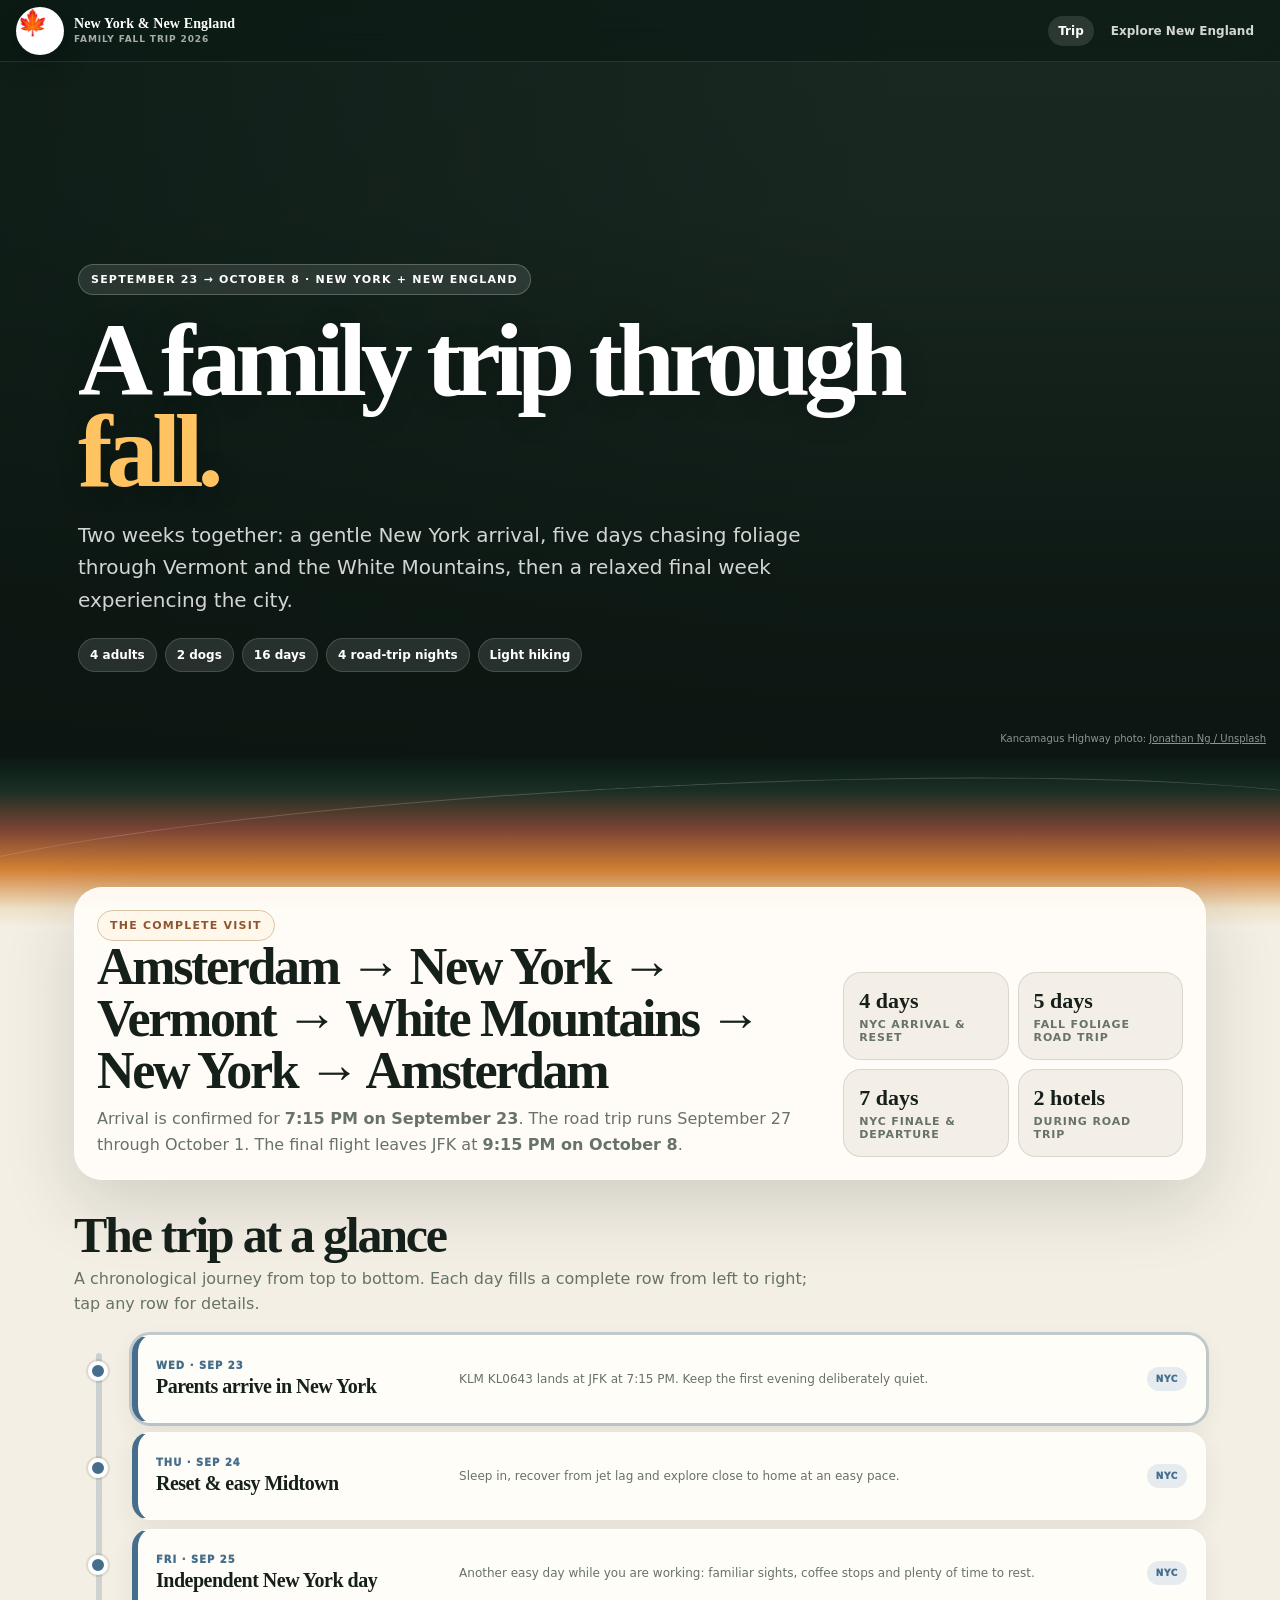
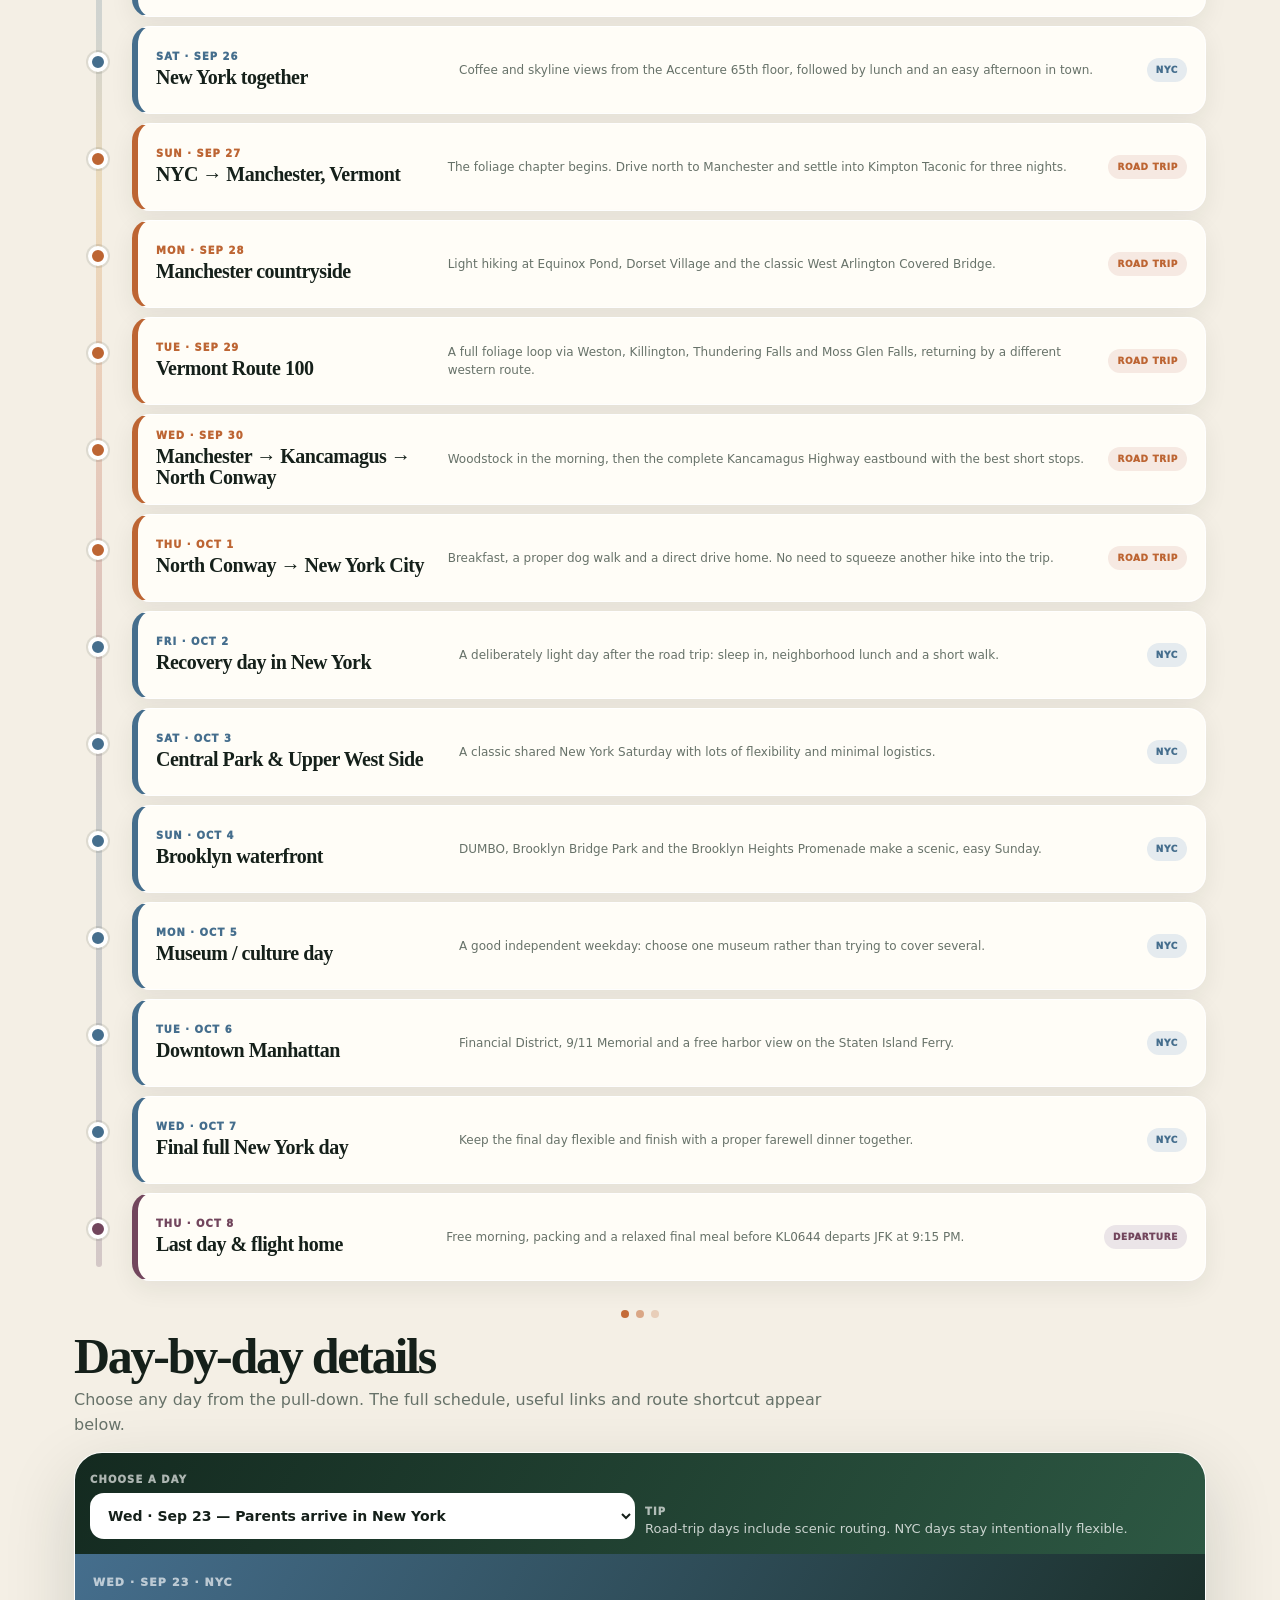
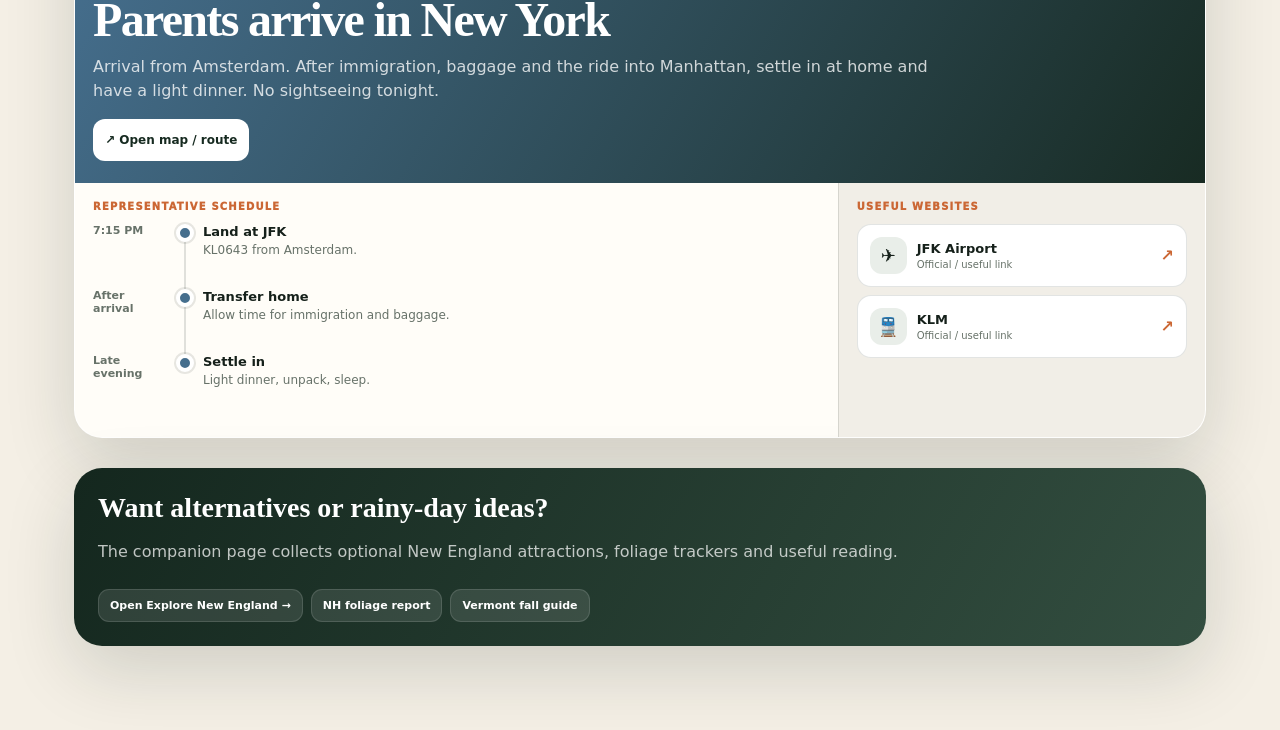
==== index.html @ 624cf7d1 "Publish trip homepage" ====
<!DOCTYPE html><html lang="en"><head><meta charset="utf-8"><meta name="viewport" content="width=device-width,initial-scale=1,viewport-fit=cover"><meta name="theme-color" content="#16241e"><title>Family Fall Trip 2026 · New York & New England</title><meta name="description" content="September 23 to October 8 family trip: New York City, Vermont Route 100, Kancamagus Highway and the White Mountains."><link rel="stylesheet" href="style.css"></head><body><nav class="topbar"><a class="brand" href="index.html"><span class="brandmark"><span style="font-size:25px">🍁</span></span><span class="brand-title"><strong>New York &amp; New England</strong><small>Family Fall Trip 2026</small></span></a><div class="nav"><a class="active" href="index.html">Trip</a><a href="explore.html">Explore New England</a></div></nav><header class="hero"><div class="hero-photo"></div><div class="hero-overlay"></div><div class="hero-inner"><span class="eyebrow">September 23 → October 8 · New York + New England</span><h1>A family trip through <em>fall.</em></h1><p class="hero-copy">Two weeks together: a gentle New York arrival, five days chasing foliage through Vermont and the White Mountains, then a relaxed final week experiencing the city.</p><div class="hero-pills"><span class="hero-pill">4 adults</span><span class="hero-pill">2 dogs</span><span class="hero-pill">16 days</span><span class="hero-pill">4 road-trip nights</span><span class="hero-pill">Light hiking</span></div></div><div class="photo-credit">Kancamagus Highway photo: <a target="_blank" href="https://unsplash.com/photos/a-winding-road-through-a-beautiful-landscape-IViPBFIHrhs">Jonathan Ng / Unsplash</a></div></header><div class="flow"></div><main><section class="intro-card"><div><div class="eyebrow" style="color:#8f5532;border-color:#d9c3a6;background:#fff8ea">The complete visit</div><h2>Amsterdam → New York → Vermont → White Mountains → New York → Amsterdam</h2><p>Arrival is confirmed for <strong>7:15 PM on September 23</strong>. The road trip runs September 27 through October 1. The final flight leaves JFK at <strong>9:15 PM on October 8</strong>.</p></div><div class="trip-arc"><div class="arc"><strong>4 days</strong><span>NYC arrival & reset</span></div><div class="arc"><strong>5 days</strong><span>Fall foliage road trip</span></div><div class="arc"><strong>7 days</strong><span>NYC finale & departure</span></div><div class="arc"><strong>2 hotels</strong><span>During road trip</span></div></div></section><section class="section" id="overview"><div class="sectionhead"><div><h2>The trip at a glance</h2><p>A chronological journey from top to bottom. Each day fills a complete row from left to right; tap any row for details.</p></div></div><div class="timeline-shell"><div class="journey-line"></div><div id="summaryTimeline" class="summary-list"></div></div></section><div class="journey-bridge"><span></span><span></span><span></span></div><section class="section" id="day-detail"><div class="sectionhead"><div><h2>Day-by-day details</h2><p>Choose any day from the pull-down. The full schedule, useful links and route shortcut appear below.</p></div></div><div class="details-shell"><div class="detail-selectbar"><div><label for="daySelect">Choose a day</label><select id="daySelect"></select></div><div><label>Tip</label><div style="font-size:13px;color:rgba(255,255,255,.76);line-height:1.5">Road-trip days include scenic routing. NYC days stay intentionally flexible.</div></div></div><div id="detailContent"></div></div></section><footer class="footer"><h3>Want alternatives or rainy-day ideas?</h3><p>The companion page collects optional New England attractions, foliage trackers and useful reading.</p><a href="explore.html">Open Explore New England →</a><a target="_blank" href="https://www.visitnh.gov/plan-your-trip/fall/foliage-report">NH foliage report</a><a target="_blank" href="https://vermontvacation.com/vermont-seasons/fall/">Vermont fall guide</a></footer></main><script>const D=[
["Wed · Sep 23","Parents arrive in New York","NYC","KLM KL0643 lands at JFK at 7:15 PM. Keep the first evening deliberately quiet.","Arrival from Amsterdam. After immigration, baggage and the ride into Manhattan, settle in at home and have a light dinner. No sightseeing tonight.","https://www.google.com/maps/dir/?api=1&origin=John+F+Kennedy+International+Airport&destination=Midtown+East,+New+York,+NY&travelmode=driving",[["7:15 PM","Land at JFK","KL0643 from Amsterdam."],["After arrival","Transfer home","Allow time for immigration and baggage."],["Late evening","Settle in","Light dinner, unpack, sleep."]],[["✈️","JFK Airport","https://www.jfkairport.com/"],["🚆","KLM","https://www.klm.com/"]]],
["Thu · Sep 24","Reset & easy Midtown","NYC","Sleep in, recover from jet lag and explore close to home at an easy pace.","A deliberately unstructured day. Grand Central, Bryant Park, Fifth Avenue and a short Central Park stroll all work well.","https://www.google.com/maps/search/?api=1&query=Grand+Central+Terminal",[["Morning","Slow start","Breakfast close to home."],["Late morning","Midtown wander","Grand Central / Bryant Park / Fifth Avenue."],["Afternoon","Rest or Central Park","Keep it optional."],["Evening","Dinner near home","Early if jet lag hits."]],[["🏛️","Grand Central","https://www.grandcentralterminal.com/"],["🌳","Central Park","https://www.centralparknyc.org/"]]],
["Fri · Sep 25","Independent New York day","NYC","Another easy day while you are working: familiar sights, coffee stops and plenty of time to rest.","A flexible self-guided loop through Central Park South, Columbus Circle and Fifth Avenue works well.","https://www.google.com/maps/search/?api=1&query=Central+Park+South,+New+York,+NY",[["Morning","Coffee & Fifth Avenue","Easy window-shopping and landmarks."],["Lunch","Choose on the fly","Avoid a reservation."],["Afternoon","Central Park South","Short walk and benches."],["Evening","Together again","Dinner if everyone has energy."]],[["🌳","Central Park","https://www.centralparknyc.org/"],["🗽","NYC Tourism","https://www.nyctourism.com/"]]],
["Sat · Sep 26","New York together","NYC","Coffee and skyline views from the Accenture 65th floor, followed by lunch and an easy afternoon in town.","Make this the first proper shared New York day. Start with office views and coffee, lunch nearby, then choose one easy West Side activity.","https://www.google.com/maps/search/?api=1&query=Hudson+Yards,+New+York,+NY",[["Morning","Accenture skyline views","Coffee and views from the 65th floor."],["12:30 PM","Lunch","Somewhere comfortable in town."],["Afternoon","High Line / West Side","Optional depending on energy."],["Evening","Pack lightly","Prepare for the road trip."]],[["🌿","The High Line","https://www.thehighline.org/"],["🏙️","Hudson Yards","https://www.hudsonyardsnewyork.com/"]]],
["Sun · Sep 27","NYC → Manchester, Vermont","Road trip","The foliage chapter begins. Drive north to Manchester and settle into Kimpton Taconic for three nights.","Leave New York in the morning with two proper dog breaks. Arrive in Manchester around check-in, walk the village and dine at Copper Grouse.","https://www.google.com/maps/dir/?api=1&origin=New+York,+NY&destination=Kimpton+Taconic+Hotel,+Manchester,+VT&travelmode=driving",[["9:00 AM","Leave NYC","Keep the route direct."],["12:30 PM","Lunch + dog break","Albany/Troy area."],["4:00 PM","Kimpton Taconic","Check in for three nights."],["5:00 PM","Manchester Village","Easy arrival walk."],["6:30 PM","Copper Grouse","Relaxed first Vermont dinner."]],[["🏨","Kimpton Taconic","https://www.taconichotel.com/"],["🍽️","Copper Grouse","https://www.coppergrouse.com/"],["🧭","Manchester Vermont","https://www.manchestervermont.com/"]]],
["Mon · Sep 28","Manchester countryside","Road trip","Light hiking at Equinox Pond, Dorset Village and the classic West Arlington Covered Bridge.","This is the easy scenic day: short walks, a village lunch and classic Vermont scenery.","https://www.google.com/maps/dir/?api=1&origin=Kimpton+Taconic+Hotel,+Manchester,+VT&destination=Kimpton+Taconic+Hotel,+Manchester,+VT&travelmode=driving&waypoints=Equinox+Preserve+Red+Gate+Trailhead,+Manchester,+VT%7CDorset+Village,+VT%7CWest+Arlington+Covered+Bridge,+VT",[["8:30 AM","Breakfast","Unhurried start."],["10:00 AM","Equinox Pond","0.75-mile easy loop."],["12:15 PM","Lunch","Manchester or Dorset."],["1:30 PM","Dorset Village","Village green and shops."],["3:30 PM","West Arlington","Covered bridge and dog break."],["6:30 PM","Dinner","Dorset Inn or Manchester."]],[["🥾","Equinox Preserve","https://www.equinoxpreservationtrust.org/trail-descriptions/"],["🌉","Vermont Covered Bridges","https://vermontvacation.com/things-to-do/trip-ideas-itineraries/covered-bridges/"],["🍷","The Dorset Inn","https://www.innsofdorset.com/dorset-tavern-restaurant"]]],
["Tue · Sep 29","Vermont Route 100","Road trip","A full foliage loop via Weston, Killington, Thundering Falls and Moss Glen Falls, returning by a different western route.","This is the signature Vermont driving day. Drive north on Route 100 through villages and mountain valleys, then return via Middlebury/US-7.","https://www.google.com/maps/dir/?api=1&origin=Kimpton+Taconic+Hotel,+Manchester,+VT&destination=Kimpton+Taconic+Hotel,+Manchester,+VT&travelmode=driving&waypoints=Weston,+VT%7CLudlow,+VT%7CKillington,+VT%7CThundering+Falls+Trailhead,+VT%7CRochester,+VT%7CMoss+Glen+Falls,+Granville,+VT%7CMiddlebury,+VT",[["8:00 AM","Leave Manchester","Join Route 100 via VT-11."],["9:00 AM","Weston","Coffee and village walk."],["11:30 AM","Killington","Lunch."],["12:45 PM","Thundering Falls","Easy boardwalk walk."],["3:00 PM","Moss Glen Falls","Short waterfall stop."],["4:00 PM","Turn west","Return via Middlebury."],["7:00 PM","Manchester","Easy dinner near the hotel."]],[["🍁","Vermont Scenic Byways","https://vermontvacation.com/things-to-do/trip-ideas-itineraries/scenic-drives/vermont-byways/"],["🥾","Thundering Falls","https://appalachiantrail.org/hikes/thundering-falls/"],["🍔","Lookout Tavern","https://www.lookoutvt.com/"]]],
["Wed · Sep 30","Manchester → Kancamagus → North Conway","Road trip","Woodstock in the morning, then the complete Kancamagus Highway eastbound with the best short stops.","Check out early, stop briefly in Woodstock, refuel and lunch in Lincoln, then cross the Kancamagus without backtracking before Hotel Indigo North Conway.","https://www.google.com/maps/dir/?api=1&origin=Kimpton+Taconic+Hotel,+Manchester,+VT&destination=Hotel+Indigo+North+Conway,+NH&travelmode=driving&waypoints=Woodstock,+VT%7CLincoln,+NH%7CPemigewasset+Overlook,+NH%7CSabbaday+Falls,+NH%7CRocky+Gorge+Scenic+Area,+NH%7CAlbany+Covered+Bridge,+NH",[["7:30 AM","Leave Manchester","Early start."],["9:00 AM","Woodstock","Coffee and short village walk."],["11:30 AM","Lincoln","Lunch, fuel and water."],["12:30 PM","Kancamagus","Begin NH-112 eastbound."],["1:45 PM","Sabbaday Falls","Main short hike."],["3:00 PM","Rocky Gorge","Easy gorge viewpoint."],["4:00 PM","Albany Bridge","Last scenic stop."],["4:00–5:00 PM","Hotel Indigo","Check in."],["Evening","North Conway","Dinner in town."]],[["🏘️","Woodstock","https://www.woodstockvt.com/"],["🍁","Kancamagus Highway","https://www.visitwhitemountains.com/things-to-do/scenic-drives/kancamagus-highway/"],["🥾","Sabbaday Falls","https://www.fs.usda.gov/r09/whitemountain/recreation/sabbaday-falls-observation-site"],["🏨","Hotel Indigo North Conway","https://www.ihg.com/hotelindigo/hotels/us/en/north-conway/pwmnc/hoteldetail"]]],
["Thu · Oct 1","North Conway → New York City","Road trip","Breakfast, a proper dog walk and a direct drive home. No need to squeeze another hike into the trip.","Enjoy a relaxed hotel breakfast, walk the dogs and leave North Conway in the morning. Let live traffic determine breaks.","https://www.google.com/maps/dir/?api=1&origin=Hotel+Indigo+North+Conway,+NH&destination=New+York,+NY&travelmode=driving",[["8:00 AM","Breakfast","At the hotel."],["8:30 AM","Dog walk","Before loading the car."],["9:15 AM","Leave North Conway","Direct route south."],["Midday","Lunch + dog break","Choose based on traffic."],["Late afternoon","Back in NYC","Unpack and take it easy."]],[["🏨","Hotel Indigo North Conway","https://www.ihg.com/hotelindigo/hotels/us/en/north-conway/pwmnc/hoteldetail"],["🍁","NH Foliage Report","https://www.visitnh.gov/plan-your-trip/fall/foliage-report"]]],
["Fri · Oct 2","Recovery day in New York","NYC","A deliberately light day after the road trip: sleep in, neighborhood lunch and a short walk.","Keep today mostly free. A local lunch and easy East River, Sutton Place or Midtown East stroll is enough.","https://www.google.com/maps/search/?api=1&query=Midtown+East,+New+York,+NY",[["Morning","Sleep in","No plans."],["Lunch","Close to home","Keep travel minimal."],["Afternoon","Easy local walk","Weather-led."],["Evening","Flexible dinner","Together if convenient."]],[["🗽","NYC Tourism","https://www.nyctourism.com/"]]],
["Sat · Oct 3","Central Park & Upper West Side","NYC","A classic shared New York Saturday with lots of flexibility and minimal logistics.","Start around Central Park, walk only as much as everyone wants, then have lunch on the Upper West Side.","https://www.google.com/maps/search/?api=1&query=Central+Park,+New+York,+NY",[["10:00 AM","Central Park","Enter from south or east."],["12:30 PM","Lunch","Upper West Side."],["Afternoon","Choose one","Park, Lincoln Center or café."],["Evening","Dinner together","Reserve only if desired."]],[["🌳","Central Park","https://www.centralparknyc.org/"],["🎭","Lincoln Center","https://www.lincolncenter.org/"]]],
["Sun · Oct 4","Brooklyn waterfront","NYC","DUMBO, Brooklyn Bridge Park and the Brooklyn Heights Promenade make a scenic, easy Sunday.","Take the subway or ferry to Brooklyn, explore DUMBO, walk the waterfront and finish at the Brooklyn Heights Promenade.","https://www.google.com/maps/search/?api=1&query=DUMBO,+Brooklyn,+NY",[["10:30 AM","DUMBO","Coffee and waterfront views."],["12:30 PM","Lunch","DUMBO / Brooklyn Heights."],["Afternoon","Bridge Park + Promenade","Walk at an easy pace."],["Late afternoon","Ferry or subway home","Choose the easiest option."]],[["🌉","Brooklyn Bridge Park","https://www.brooklynbridgepark.org/"],["⛴️","NYC Ferry","https://www.ferry.nyc/"]]],
["Mon · Oct 5","Museum / culture day","NYC","A good independent weekday: choose one museum rather than trying to cover several.","MoMA is the easiest Midtown choice. If they prefer a longer museum day, the Met plus a short Central Park walk is the alternative.","https://www.google.com/maps/search/?api=1&query=Museum+of+Modern+Art,+New+York,+NY",[["Late morning","Choose one museum","MoMA or the Met."],["Lunch","Museum neighborhood","No need to cross town."],["Afternoon","Continue or head home","Energy-led."],["Evening","Flexible","Dinner nearby."]],[["🖼️","MoMA","https://www.moma.org/"],["🏛️","The Met","https://www.metmuseum.org/"]]],
["Tue · Oct 6","Downtown Manhattan","NYC","Financial District, 9/11 Memorial and a free harbor view on the Staten Island Ferry.","Take the subway downtown, see the 9/11 Memorial and Wall Street area, then use the Staten Island Ferry for skyline views.","https://www.google.com/maps/search/?api=1&query=9%2F11+Memorial,+New+York,+NY",[["10:30 AM","9/11 Memorial","Allow an hour outside."],["12:00 PM","Financial District","Wall Street / lunch."],["2:00 PM","Staten Island Ferry","Ride out and back."],["Afternoon","Seaport optional","Only if energy remains."]],[["🕊️","9/11 Memorial","https://www.911memorial.org/"],["⛴️","Staten Island Ferry","https://www.nyc.gov/html/dot/html/ferrybus/staten-island-ferry.shtml"]]],
["Wed · Oct 7","Final full New York day","NYC","Keep the final day flexible and finish with a proper farewell dinner together.","A good low-effort option is the Roosevelt Island Tram and waterfront, followed by a relaxed afternoon and farewell dinner.","https://www.google.com/maps/search/?api=1&query=Roosevelt+Island+Tramway,+New+York,+NY",[["Late morning","Roosevelt Island Tram","Short scenic ride and waterfront walk."],["Lunch","Midtown East","Easy return."],["Afternoon","Free time","Shopping, packing or rest."],["Evening","Farewell dinner","The final shared meal."]],[["🚡","Roosevelt Island Tram","https://rioc.ny.gov/302/Tram"],["🗽","NYC Tourism","https://www.nyctourism.com/"]]],
["Thu · Oct 8","Last day & flight home","Departure","Free morning, packing and a relaxed final meal before KL0644 departs JFK at 9:15 PM.","Do not schedule a major attraction. Have a slow morning, lunch close to home and leave a large airport buffer.","https://www.google.com/maps/dir/?api=1&origin=Midtown+East,+New+York,+NY&destination=John+F+Kennedy+International+Airport&travelmode=driving",[["Morning","Free time","Packing and one last walk."],["Lunch","Close to home","Keep the afternoon calm."],["Late afternoon","Leave for JFK","Build in a generous traffic buffer."],["9:15 PM","KL0644","JFK → Amsterdam."]],[["✈️","JFK Airport","https://www.jfkairport.com/"],["🚆","KLM","https://www.klm.com/"]]]];const C={NYC:'#456e8d','Road trip':'#bd6533',Departure:'#72465d'},S=document.getElementById('summaryTimeline'),sel=document.getElementById('daySelect'),detail=document.getElementById('detailContent');D.forEach((d,i)=>{let c=C[d[2]]||'#6a5975';S.insertAdjacentHTML('beforeend',`<div class="day-summary" style="--c:${c}"><div class="summary-dot"></div><button class="summary-card" data-i="${i}" style="text-align:left;--c:${c}"><div class="summary-top"><div><div class="summary-date">${d[0]}</div><div class="summary-title">${d[1]}</div></div><span class="phase">${d[2]}</span></div><p>${d[3]}</p></button></div>`);sel.add(new Option(`${d[0]} — ${d[1]}`,i))});function render(i,scroll=false){let d=D[i],c=C[d[2]]||'#6a5975';sel.value=i;let sch=d[6].map(x=>`<div class="whenrow"><div class="time">${x[0]}</div><div class="track"><div class="tdot"></div></div><div class="whenbody"><strong>${x[1]}</strong><span>${x[2]}</span></div></div>`).join(''),links=d[7].map(x=>`<a class="plink" target="_blank" href="${x[2]}"><span class="plink-left"><span class="pico">${x[0]}</span><span><strong>${x[1]}</strong><small>Official / useful link</small></span></span><span class="arrow">↗</span></a>`).join('');detail.innerHTML=`<div class="detail-hero" style="--detail:${c}"><div class="detail-date">${d[0]} · ${d[2]}</div><h3>${d[1]}</h3><p>${d[4]}</p><div class="detail-buttons"><a class="btn" target="_blank" href="${d[5]}">↗ Open map / route</a></div></div><div class="detail-grid" style="--detail:${c}"><div class="detail-main"><div class="micro">Representative schedule</div><div class="when">${sch}</div></div><aside class="detail-side"><div class="micro">Useful websites</div><div class="linklist">${links}</div></aside></div>`;document.querySelectorAll('.summary-card').forEach((b,j)=>b.setAttribute('aria-current',j===i?'true':'false'));if(scroll)document.getElementById('day-detail').scrollIntoView({behavior:'smooth'})}sel.onchange=e=>render(+e.target.value);document.querySelectorAll('.summary-card').forEach(b=>b.onclick=()=>render(+b.dataset.i,true));render(0)</script></body></html>
---- style.css ----
:root{--ink:#15201a;--pine:#162a20;--pine2:#284b39;--cream:#f6f0e5;--paper:#fffdf8;--muted:#677269;--blue:#456e8d;--gold:#d89a32;--orange:#cb6734;--red:#a64238;--wine:#713540;--purple:#65546f;--line:rgba(21,32,26,.12);--shadow:0 24px 70px rgba(20,37,29,.16)}*{box-sizing:border-box}html{scroll-behavior:smooth}body{margin:0;color:var(--ink);background:#f4efe5;font-family:Inter,ui-sans-serif,system-ui,-apple-system,BlinkMacSystemFont,"Segoe UI",sans-serif}a{color:inherit}button,select{font:inherit}.topbar{position:fixed;z-index:5000;top:0;left:0;right:0;height:62px;padding:8px 16px;display:flex;align-items:center;justify-content:space-between;color:white;background:rgba(12,26,20,.70);backdrop-filter:blur(18px);border-bottom:1px solid rgba(255,255,255,.11)}.brand{display:flex;align-items:center;gap:10px;text-decoration:none;font-weight:900}.brandmark{width:48px;height:48px;border-radius:50%;display:block;overflow:hidden;flex:0 0 48px;background:white;border:1px solid rgba(255,255,255,.30);box-shadow:0 10px 28px rgba(0,0,0,.28)}.brandmark img{display:block;width:100%;height:100%;object-fit:cover;object-position:center}.brand-title{display:flex;flex-direction:column;line-height:1.05}.brand-title strong{font-family:Georgia,"Times New Roman",serif;font-size:14px;letter-spacing:.01em}.brand-title small{margin-top:3px;color:rgba(255,255,255,.64);font-size:9px;font-weight:850;letter-spacing:.10em;text-transform:uppercase}.nav{display:flex;gap:7px}.nav a{padding:8px 10px;border-radius:999px;text-decoration:none;font-size:12px;font-weight:850;color:rgba(255,255,255,.82)}.nav a:hover,.nav a.active{background:rgba(255,255,255,.12);color:white}.hero{position:relative;min-height:760px;display:flex;align-items:flex-end;overflow:hidden;color:white;background:#1b2b23}.hero-photo{position:absolute;inset:0;background-image:url('https://images.unsplash.com/photo-1665449040443-48e81f8655bc?auto=format&fit=crop&fm=jpg&ixid=M3wxMjA3fDB8MHxwaG90by1wYWdlfHx8fGVufDB8fHx8fA%3D%3D&ixlib=rb-4.1.0&q=60&w=3000');background-size:cover;background-position:center 48%;background-repeat:no-repeat}.hero-overlay{position:absolute;inset:0;background:linear-gradient(180deg,rgba(11,21,17,.12) 0%,rgba(11,21,17,.20) 28%,rgba(11,21,17,.78) 75%,rgba(11,21,17,.97) 100%),linear-gradient(100deg,rgba(12,27,21,.72),transparent 65%)}.hero-inner{position:relative;z-index:2;width:min(1180px,100%);margin:0 auto;padding:118px 18px 88px}.eyebrow{display:inline-flex;gap:8px;align-items:center;padding:8px 12px;border-radius:999px;background:rgba(255,255,255,.11);border:1px solid rgba(255,255,255,.22);backdrop-filter:blur(10px);font-size:11px;text-transform:uppercase;letter-spacing:.11em;font-weight:900}.hero h1{margin:19px 0 0;max-width:900px;font:700 clamp(54px,12vw,104px)/.88 Georgia,"Times New Roman",serif;letter-spacing:-.06em;text-shadow:0 3px 24px rgba(0,0,0,.25)}.hero h1 em{font-style:normal;color:#ffc461}.hero-copy{max-width:760px;margin:22px 0 0;font-size:clamp(16px,4vw,20px);line-height:1.62;color:rgba(255,255,255,.82)}.hero-pills{display:flex;flex-wrap:wrap;gap:8px;margin-top:22px}.hero-pill{padding:9px 11px;border-radius:999px;background:rgba(255,255,255,.11);border:1px solid rgba(255,255,255,.15);font-size:12px;font-weight:850}.photo-credit{position:absolute;z-index:3;right:14px;bottom:16px;color:rgba(255,255,255,.54);font-size:10px}.photo-credit a{color:inherit}.flow{height:170px;margin-top:-1px;background:linear-gradient(180deg,#0c1a14 0%,#182e24 18%,#7c4534 42%,#d38135 65%,#eee1c8 88%,#f6f0e5 100%);position:relative;overflow:hidden}.flow:after{content:"";position:absolute;left:-10%;right:-10%;top:28px;height:160px;border-radius:50%;border-top:1px solid rgba(255,255,255,.18);transform:rotate(-3deg)}main{max-width:1180px;margin:-42px auto 0;padding:0 14px 84px;position:relative;z-index:3}.intro-card{padding:22px;border-radius:28px;background:rgba(255,253,248,.94);border:1px solid rgba(255,255,255,.85);box-shadow:var(--shadow);display:grid;grid-template-columns:1fr;gap:18px}.intro-card h2{margin:0;font:700 clamp(33px,7vw,52px)/1 Georgia,serif;letter-spacing:-.045em}.intro-card p{margin:9px 0 0;color:var(--muted);line-height:1.6}.trip-arc{display:grid;grid-template-columns:repeat(2,1fr);gap:9px}.arc{padding:15px;border-radius:18px;background:#f3efe6;border:1px solid var(--line)}.arc strong{display:block;font-size:22px;font-family:Georgia,serif}.arc span{display:block;margin-top:4px;font-size:11px;text-transform:uppercase;letter-spacing:.08em;color:var(--muted);font-weight:900}.section{margin-top:30px}#overview{margin-bottom:0}#day-detail{margin-top:0}.sectionhead{display:flex;justify-content:space-between;align-items:end;gap:16px;margin-bottom:14px}.sectionhead h2{margin:0;font:700 clamp(34px,7vw,50px)/1 Georgia,serif;letter-spacing:-.045em}.sectionhead p{margin:7px 0 0;color:var(--muted);line-height:1.55;max-width:760px}.timeline-shell{position:relative;width:100%;padding:4px 0 8px}.summary-list{display:grid;grid-template-columns:1fr;gap:9px;width:100%}.journey-line{position:absolute;left:22px;top:22px;bottom:22px;width:6px;border-radius:999px;background:linear-gradient(180deg,#456e8d 0%,#5e7c8d 18%,#d49a36 29%,#cb6734 42%,#a64238 53%,#6f3744 61%,#536d86 72%,#5f5f7d 91%,#6d4a66 100%);opacity:.24}.day-summary{position:relative;display:grid;grid-template-columns:48px minmax(0,1fr);gap:10px;width:100%;margin:0}.summary-dot{position:relative;z-index:3;width:20px;height:20px;margin:26px auto 0;border-radius:50%;background:var(--c);border:4px solid #fff;box-shadow:0 0 0 2px rgba(21,32,26,.10)}.summary-card{position:relative;display:grid;grid-template-columns:minmax(175px,.95fr) minmax(320px,2.25fr) auto;grid-template-areas:"identity desc phase";gap:22px;align-items:center;width:100%;min-height:88px;padding:15px 18px;border-radius:18px;background:rgba(255,253,248,.96);border:1px solid rgba(255,255,255,.90);border-left:6px solid var(--c);box-shadow:0 8px 24px rgba(24,42,33,.07);transition:.18s ease;cursor:pointer;color:inherit}.summary-card:hover{transform:translateX(3px);box-shadow:0 12px 28px rgba(24,42,33,.11)}.summary-card[aria-current="true"]{outline:3px solid color-mix(in srgb,var(--c) 28%,transparent)}.summary-top{display:contents}.summary-top>div{grid-area:identity;min-width:0}.summary-date{padding:0;min-height:0;font-size:10px;text-transform:uppercase;letter-spacing:.10em;font-weight:950;color:var(--c)}.summary-title{margin:5px 0 0;font:700 20px/1.08 Georgia,serif;letter-spacing:-.025em}.summary-card>p{grid-area:desc;margin:0;color:var(--muted);font-size:12px;line-height:1.5}.phase{grid-area:phase;justify-self:end;display:inline-flex;margin:0;padding:7px 9px;border-radius:999px;background:color-mix(in srgb,var(--c) 14%,white);color:var(--c);font-size:9px;font-weight:950;text-transform:uppercase;letter-spacing:.07em}.journey-bridge{height:54px;margin:-2px 0 -10px;display:flex;align-items:center;justify-content:center;gap:7px}.journey-bridge span{width:8px;height:8px;border-radius:50%;background:#c46b38}.journey-bridge span:nth-child(2){opacity:.55}.journey-bridge span:nth-child(3){opacity:.25}.details-shell{overflow:hidden;border-radius:28px;background:var(--paper);box-shadow:var(--shadow);border:1px solid rgba(255,255,255,.86)}.detail-selectbar{padding:15px;background:linear-gradient(120deg,#142a20,#2d5843);color:white;display:grid;grid-template-columns:1fr;gap:10px}.detail-selectbar label{font-size:10px;text-transform:uppercase;letter-spacing:.11em;font-weight:950;color:rgba(255,255,255,.65)}select{width:100%;margin-top:6px;border:1px solid rgba(255,255,255,.15);border-radius:14px;padding:13px 42px 13px 13px;background:#fff;color:var(--ink);font-size:14px;font-weight:850;outline:none}.detail-hero{padding:22px 18px;color:white;background:linear-gradient(120deg,var(--detail),#182b23)}.detail-date{font-size:11px;text-transform:uppercase;letter-spacing:.1em;font-weight:950;color:rgba(255,255,255,.65)}.detail-hero h3{margin:7px 0 0;font:700 clamp(31px,7vw,48px)/1 Georgia,serif;letter-spacing:-.035em}.detail-hero p{margin:11px 0 0;max-width:850px;line-height:1.55;color:rgba(255,255,255,.78)}.detail-buttons{display:flex;gap:8px;flex-wrap:wrap;margin-top:15px}.btn{display:inline-flex;align-items:center;justify-content:center;gap:7px;min-height:42px;padding:10px 12px;border-radius:12px;background:white;color:var(--pine);text-decoration:none;font-size:12px;font-weight:900;border:0}.detail-grid{display:grid;grid-template-columns:1fr}.detail-main{padding:18px}.detail-side{padding:18px;background:#f1eee7;border-top:1px solid var(--line)}.micro{font-size:10px;text-transform:uppercase;letter-spacing:.12em;font-weight:950;color:var(--orange);margin-bottom:12px}.when{display:grid}.whenrow{display:grid;grid-template-columns:74px 18px 1fr;gap:9px;min-height:65px}.time{font-size:11px;font-weight:900;color:var(--muted)}.track{position:relative}.track:after{content:"";position:absolute;left:8px;top:15px;bottom:-7px;width:2px;background:rgba(21,32,26,.13)}.whenrow:last-child .track:after{display:none}.tdot{position:relative;z-index:1;width:18px;height:18px;border-radius:50%;background:var(--detail);border:4px solid white;box-shadow:0 0 0 2px rgba(21,32,26,.1)}.whenbody{padding-bottom:17px}.whenbody strong{display:block;font-size:13px}.whenbody span{display:block;margin-top:3px;color:var(--muted);font-size:12px;line-height:1.45}.road-context{margin-top:14px;padding:16px;border-radius:17px;background:linear-gradient(135deg,#fff4dc,#f5ead6);border:1px solid rgba(216,154,50,.22)}.road-context .micro{margin-bottom:8px;color:#9b5a24}.road-context h4{margin:0;font:700 20px Georgia,serif}.road-context p{margin:7px 0 0;color:#6b5a49;font-size:12px;line-height:1.52}.road-tags{display:flex;flex-wrap:wrap;gap:7px;margin-top:10px}.road-tag{padding:6px 8px;border-radius:999px;background:rgba(255,255,255,.7);border:1px solid rgba(139,92,47,.12);font-size:10px;font-weight:900;color:#6d4b2d}.linklist{display:grid;gap:8px}.plink{display:flex;align-items:center;justify-content:space-between;gap:10px;padding:12px;border-radius:14px;background:white;border:1px solid var(--line);text-decoration:none}.plink-left{display:flex;align-items:center;gap:10px}.pico{width:37px;height:37px;border-radius:12px;display:grid;place-items:center;background:#e9eee9;font-size:18px}.plink strong{display:block;font-size:13px}.plink small{display:block;margin-top:3px;color:var(--muted);font-size:10px}.arrow{color:var(--orange);font-weight:900}.footer{margin-top:30px;padding:24px;border-radius:28px;background:linear-gradient(120deg,#14271e,#334e40);color:white;box-shadow:var(--shadow)}.footer h3{margin:0;font:700 28px Georgia,serif}.footer p{color:rgba(255,255,255,.73);line-height:1.55}.footer a{display:inline-flex;margin-right:8px;margin-top:8px;padding:9px 11px;border-radius:11px;background:rgba(255,255,255,.11);border:1px solid rgba(255,255,255,.13);text-decoration:none;font-size:11px;font-weight:900}@media(min-width:760px){.hero-inner{padding-left:28px;padding-right:28px}main{padding-left:24px;padding-right:24px}.intro-card{grid-template-columns:1.5fr .7fr;align-items:end}.detail-selectbar{grid-template-columns:1fr 1fr;align-items:end}.detail-grid{grid-template-columns:1.35fr .65fr}.detail-side{border-top:0;border-left:1px solid var(--line)}}@media(max-width:560px){.topbar{height:58px}.brand-title{display:none}.brandmark{width:42px;height:42px;flex-basis:42px}.hero{min-height:700px}.hero-inner{padding-top:105px;padding-bottom:72px}main{margin-top:-30px}}@media(max-width:720px){.day-summary{grid-template-columns:40px minmax(0,1fr);gap:8px}.journey-line{left:17px}.summary-dot{width:18px;height:18px;margin-top:24px}.summary-card{grid-template-columns:1fr auto;grid-template-areas:"identity phase" "desc desc";gap:8px 10px;min-height:0;padding:14px}.summary-title{font-size:19px}.summary-card>p{font-size:12px}}
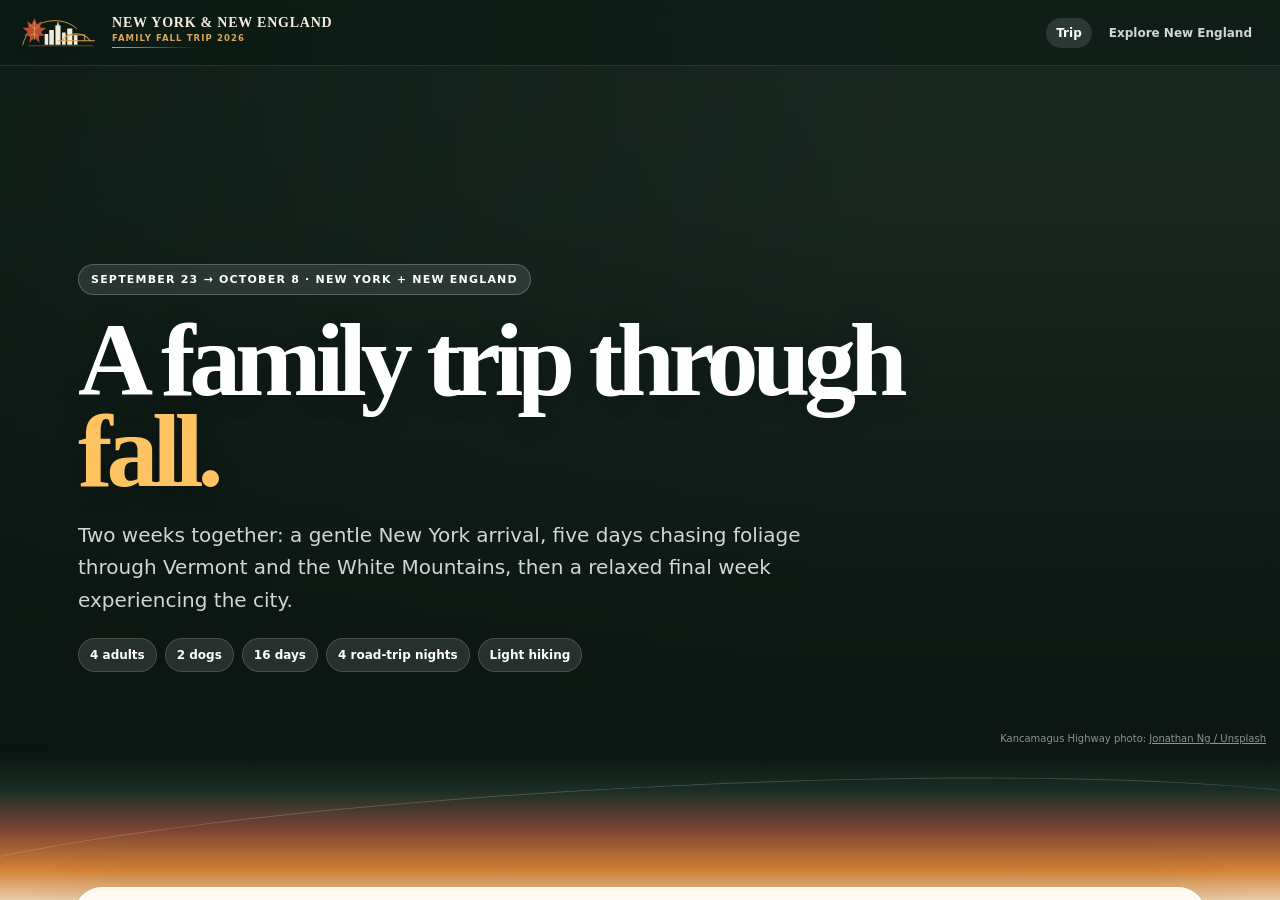
==== commit a7f6b16c: "Explicitly link Chrome favicon on GitHub Pages" ====
--- a/index.html
+++ b/index.html
@@ -1,17 +1 @@
-<!DOCTYPE html><html lang="en"><head><meta charset="utf-8"><meta name="viewport" content="width=device-width,initial-scale=1,viewport-fit=cover"><meta name="theme-color" content="#16241e"><title>Family Fall Trip 2026 · New York & New England</title><meta name="description" content="September 23 to October 8 family trip: New York City, Vermont Route 100, Kancamagus Highway and the White Mountains."><link rel="stylesheet" href="style.css"></head><body><nav class="topbar"><a class="brand" href="index.html"><span class="brandmark"><span style="font-size:25px">🍁</span></span><span class="brand-title"><strong>New York &amp; New England</strong><small>Family Fall Trip 2026</small></span></a><div class="nav"><a class="active" href="index.html">Trip</a><a href="explore.html">Explore New England</a></div></nav><header class="hero"><div class="hero-photo"></div><div class="hero-overlay"></div><div class="hero-inner"><span class="eyebrow">September 23 → October 8 · New York + New England</span><h1>A family trip through <em>fall.</em></h1><p class="hero-copy">Two weeks together: a gentle New York arrival, five days chasing foliage through Vermont and the White Mountains, then a relaxed final week experiencing the city.</p><div class="hero-pills"><span class="hero-pill">4 adults</span><span class="hero-pill">2 dogs</span><span class="hero-pill">16 days</span><span class="hero-pill">4 road-trip nights</span><span class="hero-pill">Light hiking</span></div></div><div class="photo-credit">Kancamagus Highway photo: <a target="_blank" href="https://unsplash.com/photos/a-winding-road-through-a-beautiful-landscape-IViPBFIHrhs">Jonathan Ng / Unsplash</a></div></header><div class="flow"></div><main><section class="intro-card"><div><div class="eyebrow" style="color:#8f5532;border-color:#d9c3a6;background:#fff8ea">The complete visit</div><h2>Amsterdam → New York → Vermont → White Mountains → New York → Amsterdam</h2><p>Arrival is confirmed for <strong>7:15 PM on September 23</strong>. The road trip runs September 27 through October 1. The final flight leaves JFK at <strong>9:15 PM on October 8</strong>.</p></div><div class="trip-arc"><div class="arc"><strong>4 days</strong><span>NYC arrival & reset</span></div><div class="arc"><strong>5 days</strong><span>Fall foliage road trip</span></div><div class="arc"><strong>7 days</strong><span>NYC finale & departure</span></div><div class="arc"><strong>2 hotels</strong><span>During road trip</span></div></div></section><section class="section" id="overview"><div class="sectionhead"><div><h2>The trip at a glance</h2><p>A chronological journey from top to bottom. Each day fills a complete row from left to right; tap any row for details.</p></div></div><div class="timeline-shell"><div class="journey-line"></div><div id="summaryTimeline" class="summary-list"></div></div></section><div class="journey-bridge"><span></span><span></span><span></span></div><section class="section" id="day-detail"><div class="sectionhead"><div><h2>Day-by-day details</h2><p>Choose any day from the pull-down. The full schedule, useful links and route shortcut appear below.</p></div></div><div class="details-shell"><div class="detail-selectbar"><div><label for="daySelect">Choose a day</label><select id="daySelect"></select></div><div><label>Tip</label><div style="font-size:13px;color:rgba(255,255,255,.76);line-height:1.5">Road-trip days include scenic routing. NYC days stay intentionally flexible.</div></div></div><div id="detailContent"></div></div></section><footer class="footer"><h3>Want alternatives or rainy-day ideas?</h3><p>The companion page collects optional New England attractions, foliage trackers and useful reading.</p><a href="explore.html">Open Explore New England →</a><a target="_blank" href="https://www.visitnh.gov/plan-your-trip/fall/foliage-report">NH foliage report</a><a target="_blank" href="https://vermontvacation.com/vermont-seasons/fall/">Vermont fall guide</a></footer></main><script>const D=[
-["Wed · Sep 23","Parents arrive in New York","NYC","KLM KL0643 lands at JFK at 7:15 PM. Keep the first evening deliberately quiet.","Arrival from Amsterdam. After immigration, baggage and the ride into Manhattan, settle in at home and have a light dinner. No sightseeing tonight.","https://www.google.com/maps/dir/?api=1&origin=John+F+Kennedy+International+Airport&destination=Midtown+East,+New+York,+NY&travelmode=driving",[["7:15 PM","Land at JFK","KL0643 from Amsterdam."],["After arrival","Transfer home","Allow time for immigration and baggage."],["Late evening","Settle in","Light dinner, unpack, sleep."]],[["✈️","JFK Airport","https://www.jfkairport.com/"],["🚆","KLM","https://www.klm.com/"]]],
-["Thu · Sep 24","Reset & easy Midtown","NYC","Sleep in, recover from jet lag and explore close to home at an easy pace.","A deliberately unstructured day. Grand Central, Bryant Park, Fifth Avenue and a short Central Park stroll all work well.","https://www.google.com/maps/search/?api=1&query=Grand+Central+Terminal",[["Morning","Slow start","Breakfast close to home."],["Late morning","Midtown wander","Grand Central / Bryant Park / Fifth Avenue."],["Afternoon","Rest or Central Park","Keep it optional."],["Evening","Dinner near home","Early if jet lag hits."]],[["🏛️","Grand Central","https://www.grandcentralterminal.com/"],["🌳","Central Park","https://www.centralparknyc.org/"]]],
-["Fri · Sep 25","Independent New York day","NYC","Another easy day while you are working: familiar sights, coffee stops and plenty of time to rest.","A flexible self-guided loop through Central Park South, Columbus Circle and Fifth Avenue works well.","https://www.google.com/maps/search/?api=1&query=Central+Park+South,+New+York,+NY",[["Morning","Coffee & Fifth Avenue","Easy window-shopping and landmarks."],["Lunch","Choose on the fly","Avoid a reservation."],["Afternoon","Central Park South","Short walk and benches."],["Evening","Together again","Dinner if everyone has energy."]],[["🌳","Central Park","https://www.centralparknyc.org/"],["🗽","NYC Tourism","https://www.nyctourism.com/"]]],
-["Sat · Sep 26","New York together","NYC","Coffee and skyline views from the Accenture 65th floor, followed by lunch and an easy afternoon in town.","Make this the first proper shared New York day. Start with office views and coffee, lunch nearby, then choose one easy West Side activity.","https://www.google.com/maps/search/?api=1&query=Hudson+Yards,+New+York,+NY",[["Morning","Accenture skyline views","Coffee and views from the 65th floor."],["12:30 PM","Lunch","Somewhere comfortable in town."],["Afternoon","High Line / West Side","Optional depending on energy."],["Evening","Pack lightly","Prepare for the road trip."]],[["🌿","The High Line","https://www.thehighline.org/"],["🏙️","Hudson Yards","https://www.hudsonyardsnewyork.com/"]]],
-["Sun · Sep 27","NYC → Manchester, Vermont","Road trip","The foliage chapter begins. Drive north to Manchester and settle into Kimpton Taconic for three nights.","Leave New York in the morning with two proper dog breaks. Arrive in Manchester around check-in, walk the village and dine at Copper Grouse.","https://www.google.com/maps/dir/?api=1&origin=New+York,+NY&destination=Kimpton+Taconic+Hotel,+Manchester,+VT&travelmode=driving",[["9:00 AM","Leave NYC","Keep the route direct."],["12:30 PM","Lunch + dog break","Albany/Troy area."],["4:00 PM","Kimpton Taconic","Check in for three nights."],["5:00 PM","Manchester Village","Easy arrival walk."],["6:30 PM","Copper Grouse","Relaxed first Vermont dinner."]],[["🏨","Kimpton Taconic","https://www.taconichotel.com/"],["🍽️","Copper Grouse","https://www.coppergrouse.com/"],["🧭","Manchester Vermont","https://www.manchestervermont.com/"]]],
-["Mon · Sep 28","Manchester countryside","Road trip","Light hiking at Equinox Pond, Dorset Village and the classic West Arlington Covered Bridge.","This is the easy scenic day: short walks, a village lunch and classic Vermont scenery.","https://www.google.com/maps/dir/?api=1&origin=Kimpton+Taconic+Hotel,+Manchester,+VT&destination=Kimpton+Taconic+Hotel,+Manchester,+VT&travelmode=driving&waypoints=Equinox+Preserve+Red+Gate+Trailhead,+Manchester,+VT%7CDorset+Village,+VT%7CWest+Arlington+Covered+Bridge,+VT",[["8:30 AM","Breakfast","Unhurried start."],["10:00 AM","Equinox Pond","0.75-mile easy loop."],["12:15 PM","Lunch","Manchester or Dorset."],["1:30 PM","Dorset Village","Village green and shops."],["3:30 PM","West Arlington","Covered bridge and dog break."],["6:30 PM","Dinner","Dorset Inn or Manchester."]],[["🥾","Equinox Preserve","https://www.equinoxpreservationtrust.org/trail-descriptions/"],["🌉","Vermont Covered Bridges","https://vermontvacation.com/things-to-do/trip-ideas-itineraries/covered-bridges/"],["🍷","The Dorset Inn","https://www.innsofdorset.com/dorset-tavern-restaurant"]]],
-["Tue · Sep 29","Vermont Route 100","Road trip","A full foliage loop via Weston, Killington, Thundering Falls and Moss Glen Falls, returning by a different western route.","This is the signature Vermont driving day. Drive north on Route 100 through villages and mountain valleys, then return via Middlebury/US-7.","https://www.google.com/maps/dir/?api=1&origin=Kimpton+Taconic+Hotel,+Manchester,+VT&destination=Kimpton+Taconic+Hotel,+Manchester,+VT&travelmode=driving&waypoints=Weston,+VT%7CLudlow,+VT%7CKillington,+VT%7CThundering+Falls+Trailhead,+VT%7CRochester,+VT%7CMoss+Glen+Falls,+Granville,+VT%7CMiddlebury,+VT",[["8:00 AM","Leave Manchester","Join Route 100 via VT-11."],["9:00 AM","Weston","Coffee and village walk."],["11:30 AM","Killington","Lunch."],["12:45 PM","Thundering Falls","Easy boardwalk walk."],["3:00 PM","Moss Glen Falls","Short waterfall stop."],["4:00 PM","Turn west","Return via Middlebury."],["7:00 PM","Manchester","Easy dinner near the hotel."]],[["🍁","Vermont Scenic Byways","https://vermontvacation.com/things-to-do/trip-ideas-itineraries/scenic-drives/vermont-byways/"],["🥾","Thundering Falls","https://appalachiantrail.org/hikes/thundering-falls/"],["🍔","Lookout Tavern","https://www.lookoutvt.com/"]]],
-["Wed · Sep 30","Manchester → Kancamagus → North Conway","Road trip","Woodstock in the morning, then the complete Kancamagus Highway eastbound with the best short stops.","Check out early, stop briefly in Woodstock, refuel and lunch in Lincoln, then cross the Kancamagus without backtracking before Hotel Indigo North Conway.","https://www.google.com/maps/dir/?api=1&origin=Kimpton+Taconic+Hotel,+Manchester,+VT&destination=Hotel+Indigo+North+Conway,+NH&travelmode=driving&waypoints=Woodstock,+VT%7CLincoln,+NH%7CPemigewasset+Overlook,+NH%7CSabbaday+Falls,+NH%7CRocky+Gorge+Scenic+Area,+NH%7CAlbany+Covered+Bridge,+NH",[["7:30 AM","Leave Manchester","Early start."],["9:00 AM","Woodstock","Coffee and short village walk."],["11:30 AM","Lincoln","Lunch, fuel and water."],["12:30 PM","Kancamagus","Begin NH-112 eastbound."],["1:45 PM","Sabbaday Falls","Main short hike."],["3:00 PM","Rocky Gorge","Easy gorge viewpoint."],["4:00 PM","Albany Bridge","Last scenic stop."],["4:00–5:00 PM","Hotel Indigo","Check in."],["Evening","North Conway","Dinner in town."]],[["🏘️","Woodstock","https://www.woodstockvt.com/"],["🍁","Kancamagus Highway","https://www.visitwhitemountains.com/things-to-do/scenic-drives/kancamagus-highway/"],["🥾","Sabbaday Falls","https://www.fs.usda.gov/r09/whitemountain/recreation/sabbaday-falls-observation-site"],["🏨","Hotel Indigo North Conway","https://www.ihg.com/hotelindigo/hotels/us/en/north-conway/pwmnc/hoteldetail"]]],
-["Thu · Oct 1","North Conway → New York City","Road trip","Breakfast, a proper dog walk and a direct drive home. No need to squeeze another hike into the trip.","Enjoy a relaxed hotel breakfast, walk the dogs and leave North Conway in the morning. Let live traffic determine breaks.","https://www.google.com/maps/dir/?api=1&origin=Hotel+Indigo+North+Conway,+NH&destination=New+York,+NY&travelmode=driving",[["8:00 AM","Breakfast","At the hotel."],["8:30 AM","Dog walk","Before loading the car."],["9:15 AM","Leave North Conway","Direct route south."],["Midday","Lunch + dog break","Choose based on traffic."],["Late afternoon","Back in NYC","Unpack and take it easy."]],[["🏨","Hotel Indigo North Conway","https://www.ihg.com/hotelindigo/hotels/us/en/north-conway/pwmnc/hoteldetail"],["🍁","NH Foliage Report","https://www.visitnh.gov/plan-your-trip/fall/foliage-report"]]],
-["Fri · Oct 2","Recovery day in New York","NYC","A deliberately light day after the road trip: sleep in, neighborhood lunch and a short walk.","Keep today mostly free. A local lunch and easy East River, Sutton Place or Midtown East stroll is enough.","https://www.google.com/maps/search/?api=1&query=Midtown+East,+New+York,+NY",[["Morning","Sleep in","No plans."],["Lunch","Close to home","Keep travel minimal."],["Afternoon","Easy local walk","Weather-led."],["Evening","Flexible dinner","Together if convenient."]],[["🗽","NYC Tourism","https://www.nyctourism.com/"]]],
-["Sat · Oct 3","Central Park & Upper West Side","NYC","A classic shared New York Saturday with lots of flexibility and minimal logistics.","Start around Central Park, walk only as much as everyone wants, then have lunch on the Upper West Side.","https://www.google.com/maps/search/?api=1&query=Central+Park,+New+York,+NY",[["10:00 AM","Central Park","Enter from south or east."],["12:30 PM","Lunch","Upper West Side."],["Afternoon","Choose one","Park, Lincoln Center or café."],["Evening","Dinner together","Reserve only if desired."]],[["🌳","Central Park","https://www.centralparknyc.org/"],["🎭","Lincoln Center","https://www.lincolncenter.org/"]]],
-["Sun · Oct 4","Brooklyn waterfront","NYC","DUMBO, Brooklyn Bridge Park and the Brooklyn Heights Promenade make a scenic, easy Sunday.","Take the subway or ferry to Brooklyn, explore DUMBO, walk the waterfront and finish at the Brooklyn Heights Promenade.","https://www.google.com/maps/search/?api=1&query=DUMBO,+Brooklyn,+NY",[["10:30 AM","DUMBO","Coffee and waterfront views."],["12:30 PM","Lunch","DUMBO / Brooklyn Heights."],["Afternoon","Bridge Park + Promenade","Walk at an easy pace."],["Late afternoon","Ferry or subway home","Choose the easiest option."]],[["🌉","Brooklyn Bridge Park","https://www.brooklynbridgepark.org/"],["⛴️","NYC Ferry","https://www.ferry.nyc/"]]],
-["Mon · Oct 5","Museum / culture day","NYC","A good independent weekday: choose one museum rather than trying to cover several.","MoMA is the easiest Midtown choice. If they prefer a longer museum day, the Met plus a short Central Park walk is the alternative.","https://www.google.com/maps/search/?api=1&query=Museum+of+Modern+Art,+New+York,+NY",[["Late morning","Choose one museum","MoMA or the Met."],["Lunch","Museum neighborhood","No need to cross town."],["Afternoon","Continue or head home","Energy-led."],["Evening","Flexible","Dinner nearby."]],[["🖼️","MoMA","https://www.moma.org/"],["🏛️","The Met","https://www.metmuseum.org/"]]],
-["Tue · Oct 6","Downtown Manhattan","NYC","Financial District, 9/11 Memorial and a free harbor view on the Staten Island Ferry.","Take the subway downtown, see the 9/11 Memorial and Wall Street area, then use the Staten Island Ferry for skyline views.","https://www.google.com/maps/search/?api=1&query=9%2F11+Memorial,+New+York,+NY",[["10:30 AM","9/11 Memorial","Allow an hour outside."],["12:00 PM","Financial District","Wall Street / lunch."],["2:00 PM","Staten Island Ferry","Ride out and back."],["Afternoon","Seaport optional","Only if energy remains."]],[["🕊️","9/11 Memorial","https://www.911memorial.org/"],["⛴️","Staten Island Ferry","https://www.nyc.gov/html/dot/html/ferrybus/staten-island-ferry.shtml"]]],
-["Wed · Oct 7","Final full New York day","NYC","Keep the final day flexible and finish with a proper farewell dinner together.","A good low-effort option is the Roosevelt Island Tram and waterfront, followed by a relaxed afternoon and farewell dinner.","https://www.google.com/maps/search/?api=1&query=Roosevelt+Island+Tramway,+New+York,+NY",[["Late morning","Roosevelt Island Tram","Short scenic ride and waterfront walk."],["Lunch","Midtown East","Easy return."],["Afternoon","Free time","Shopping, packing or rest."],["Evening","Farewell dinner","The final shared meal."]],[["🚡","Roosevelt Island Tram","https://rioc.ny.gov/302/Tram"],["🗽","NYC Tourism","https://www.nyctourism.com/"]]],
-["Thu · Oct 8","Last day & flight home","Departure","Free morning, packing and a relaxed final meal before KL0644 departs JFK at 9:15 PM.","Do not schedule a major attraction. Have a slow morning, lunch close to home and leave a large airport buffer.","https://www.google.com/maps/dir/?api=1&origin=Midtown+East,+New+York,+NY&destination=John+F+Kennedy+International+Airport&travelmode=driving",[["Morning","Free time","Packing and one last walk."],["Lunch","Close to home","Keep the afternoon calm."],["Late afternoon","Leave for JFK","Build in a generous traffic buffer."],["9:15 PM","KL0644","JFK → Amsterdam."]],[["✈️","JFK Airport","https://www.jfkairport.com/"],["🚆","KLM","https://www.klm.com/"]]]];const C={NYC:'#456e8d','Road trip':'#bd6533',Departure:'#72465d'},S=document.getElementById('summaryTimeline'),sel=document.getElementById('daySelect'),detail=document.getElementById('detailContent');D.forEach((d,i)=>{let c=C[d[2]]||'#6a5975';S.insertAdjacentHTML('beforeend',`<div class="day-summary" style="--c:${c}"><div class="summary-dot"></div><button class="summary-card" data-i="${i}" style="text-align:left;--c:${c}"><div class="summary-top"><div><div class="summary-date">${d[0]}</div><div class="summary-title">${d[1]}</div></div><span class="phase">${d[2]}</span></div><p>${d[3]}</p></button></div>`);sel.add(new Option(`${d[0]} — ${d[1]}`,i))});function render(i,scroll=false){let d=D[i],c=C[d[2]]||'#6a5975';sel.value=i;let sch=d[6].map(x=>`<div class="whenrow"><div class="time">${x[0]}</div><div class="track"><div class="tdot"></div></div><div class="whenbody"><strong>${x[1]}</strong><span>${x[2]}</span></div></div>`).join(''),links=d[7].map(x=>`<a class="plink" target="_blank" href="${x[2]}"><span class="plink-left"><span class="pico">${x[0]}</span><span><strong>${x[1]}</strong><small>Official / useful link</small></span></span><span class="arrow">↗</span></a>`).join('');detail.innerHTML=`<div class="detail-hero" style="--detail:${c}"><div class="detail-date">${d[0]} · ${d[2]}</div><h3>${d[1]}</h3><p>${d[4]}</p><div class="detail-buttons"><a class="btn" target="_blank" href="${d[5]}">↗ Open map / route</a></div></div><div class="detail-grid" style="--detail:${c}"><div class="detail-main"><div class="micro">Representative schedule</div><div class="when">${sch}</div></div><aside class="detail-side"><div class="micro">Useful websites</div><div class="linklist">${links}</div></aside></div>`;document.querySelectorAll('.summary-card').forEach((b,j)=>b.setAttribute('aria-current',j===i?'true':'false'));if(scroll)document.getElementById('day-detail').scrollIntoView({behavior:'smooth'})}sel.onchange=e=>render(+e.target.value);document.querySelectorAll('.summary-card').forEach(b=>b.onclick=()=>render(+b.dataset.i,true));render(0)</script></body></html>+<!doctype html><html lang="en"><head><meta charset="utf-8"><meta name="viewport" content="width=device-width,initial-scale=1,viewport-fit=cover"><meta name="theme-color" content="#16241e"><title>Family Fall Trip 2026 · New York & New England</title><link rel="icon" type="image/x-icon" href="/2026FallTrip/favicon.ico?v=3"><link rel="shortcut icon" type="image/x-icon" href="/2026FallTrip/favicon.ico?v=3"><style>html,body{margin:0;width:100%;height:100%;overflow:hidden;background:#f4efe5}iframe{position:fixed;inset:0;width:100%;height:100%;border:0;display:block}</style></head><body><iframe id="app" src="app.html" title="Family Fall Trip 2026"></iframe><script>const f=document.getElementById('app');f.addEventListener('load',()=>{try{document.title=f.contentDocument.title||document.title;f.contentDocument.querySelectorAll('a[href="index.html"],a[href="explore.html"]').forEach(a=>a.target='_top')}catch(e){}});</script></body></html>
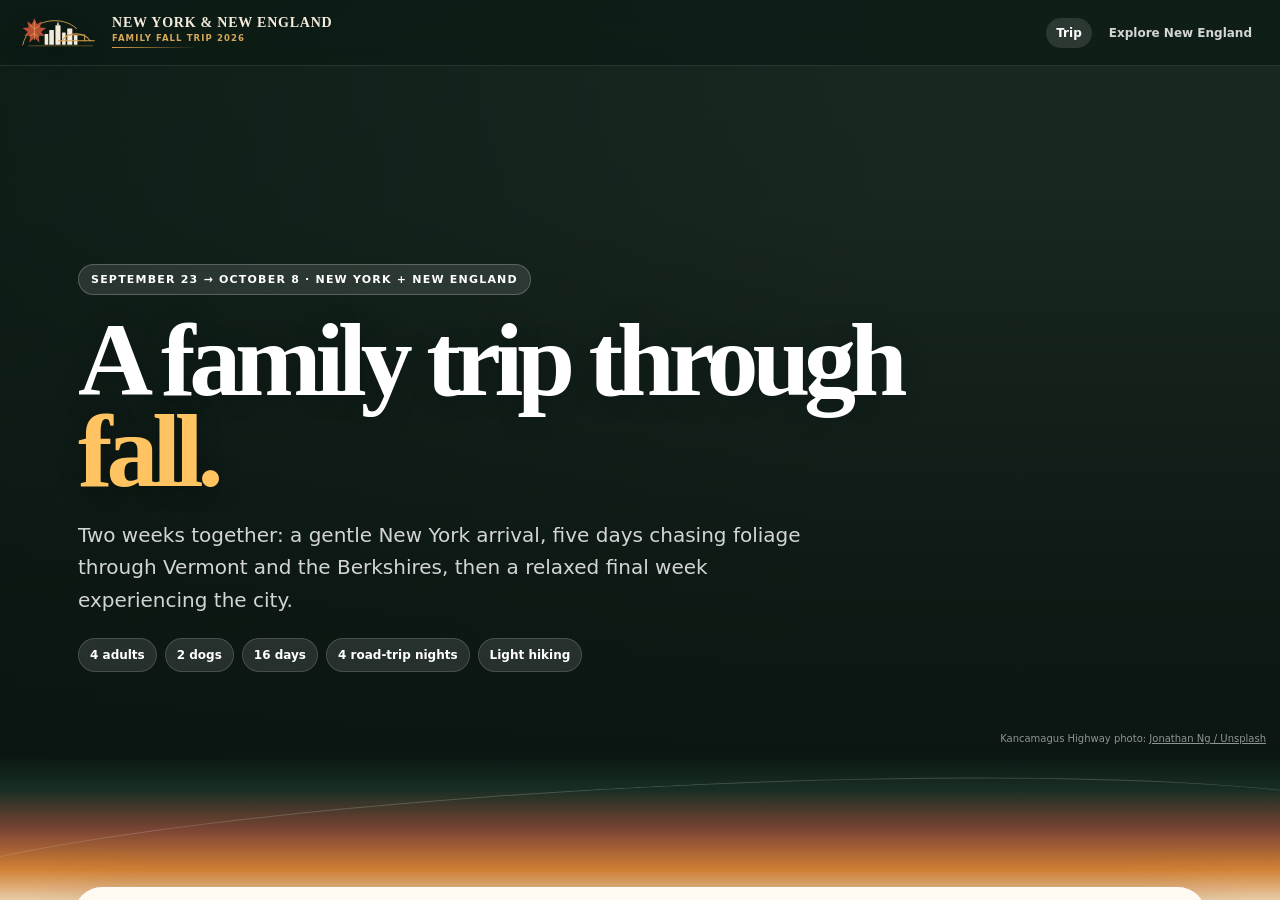
==== commit 884b70ec: "Refresh itinerary cache after Sep 25-26 updates" ====
--- a/index.html
+++ b/index.html
@@ -1 +1 @@
-<!doctype html><html lang="en"><head><meta charset="utf-8"><meta name="viewport" content="width=device-width,initial-scale=1,viewport-fit=cover"><meta name="theme-color" content="#16241e"><title>Family Fall Trip 2026 · New York & New England</title><link rel="icon" type="image/x-icon" href="/2026FallTrip/favicon.ico?v=3"><link rel="shortcut icon" type="image/x-icon" href="/2026FallTrip/favicon.ico?v=3"><style>html,body{margin:0;width:100%;height:100%;overflow:hidden;background:#f4efe5}iframe{position:fixed;inset:0;width:100%;height:100%;border:0;display:block}</style></head><body><iframe id="app" src="app.html" title="Family Fall Trip 2026"></iframe><script>const f=document.getElementById('app');f.addEventListener('load',()=>{try{document.title=f.contentDocument.title||document.title;f.contentDocument.querySelectorAll('a[href="index.html"],a[href="explore.html"]').forEach(a=>a.target='_top')}catch(e){}});</script></body></html>+<!doctype html><html lang="en"><head><meta charset="utf-8"><meta name="viewport" content="width=device-width,initial-scale=1,viewport-fit=cover"><meta name="theme-color" content="#16241e"><title>Family Fall Trip 2026 · New York & New England</title><link rel="icon" type="image/x-icon" href="/2026FallTrip/favicon.ico?v=3"><link rel="shortcut icon" type="image/x-icon" href="/2026FallTrip/favicon.ico?v=3"><style>html,body{margin:0;width:100%;height:100%;overflow:hidden;background:#f4efe5}iframe{position:fixed;inset:0;width:100%;height:100%;border:0;display:block}</style></head><body><iframe id="app" src="app.html?v=20260918-1436" title="Family Fall Trip 2026"></iframe><script>const f=document.getElementById('app');f.addEventListener('load',()=>{try{document.title=f.contentDocument.title||document.title;f.contentDocument.querySelectorAll('a[href="index.html"],a[href="explore.html"]').forEach(a=>a.target='_top')}catch(e){}});</script></body></html>
